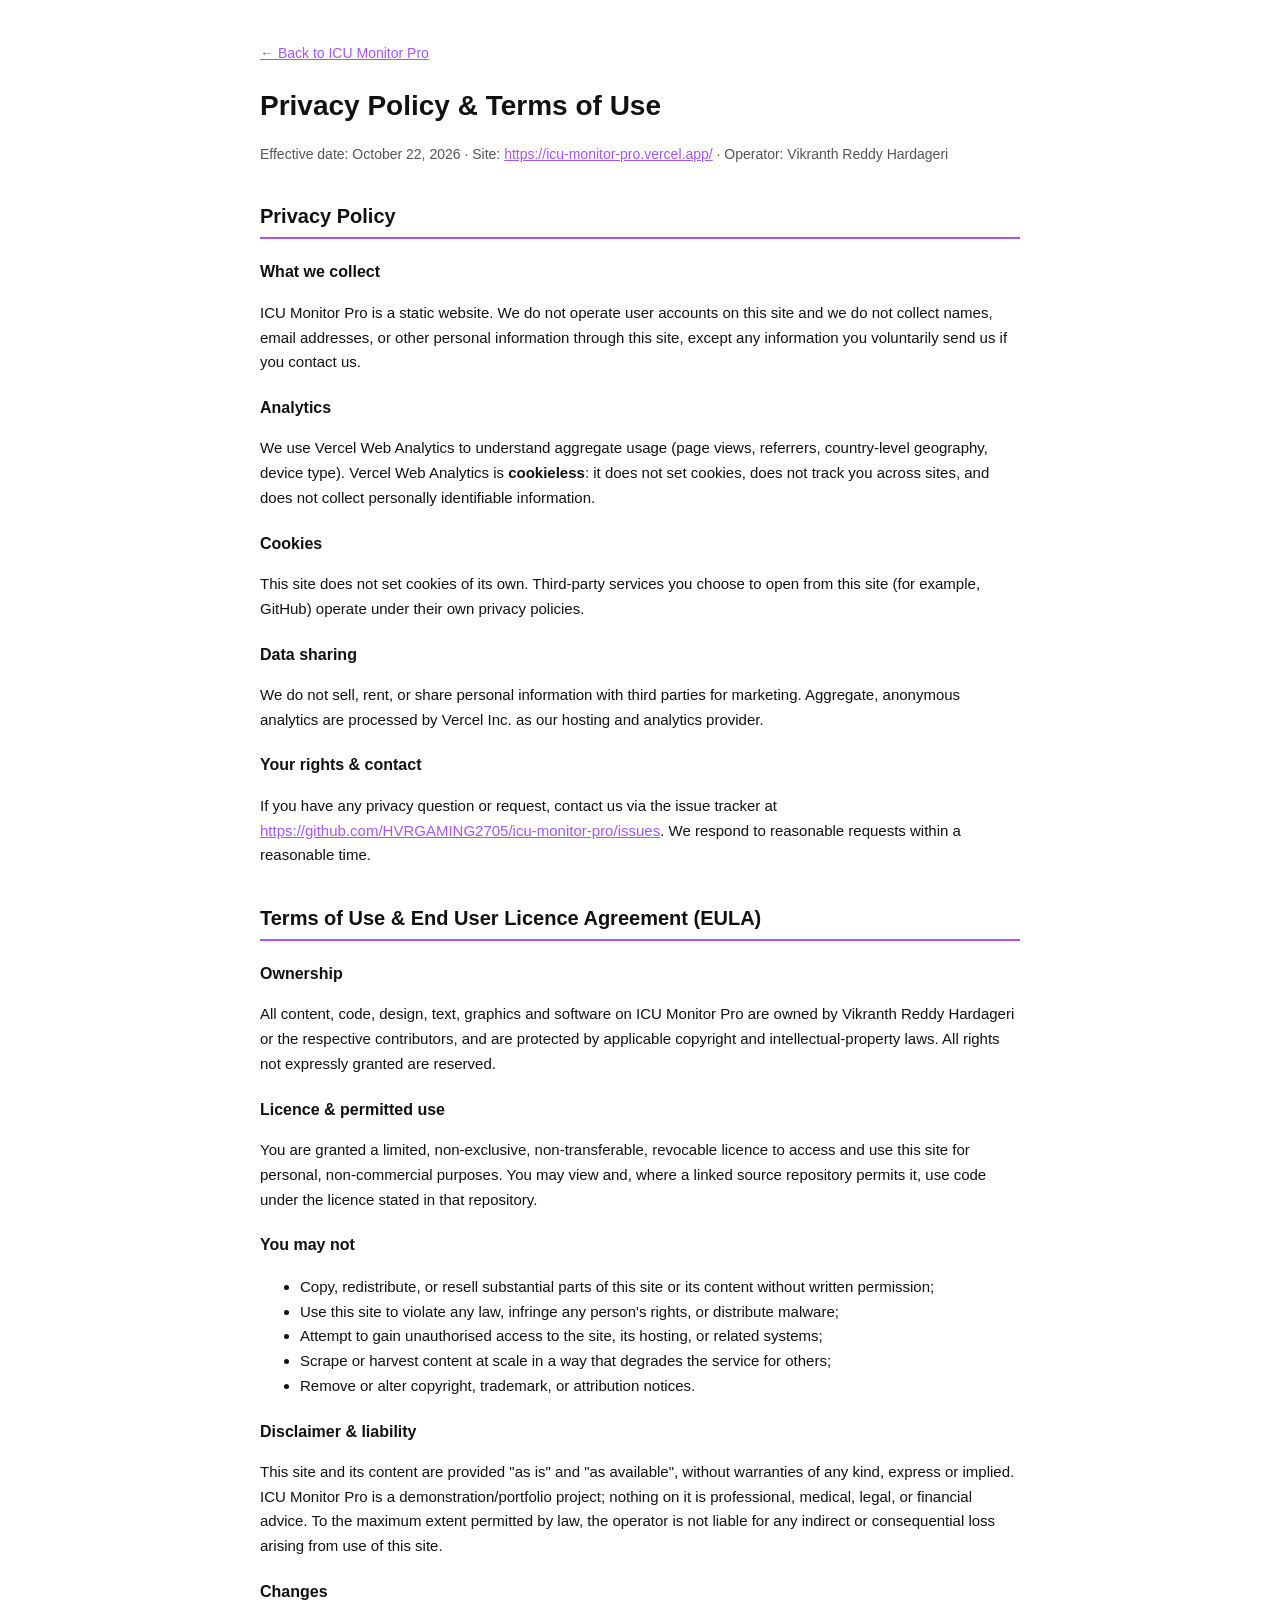
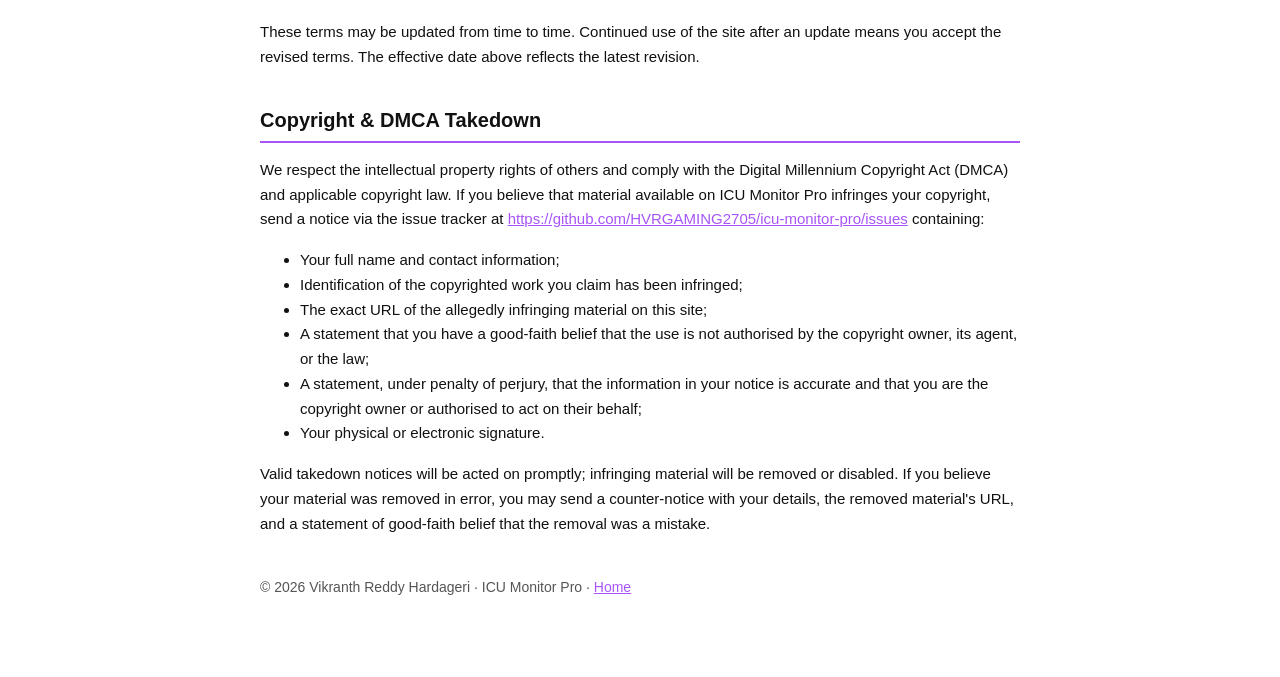
==== legal.html @ 4102491d "Fleet pass: legal page, Vercel Analytics" ====
<!DOCTYPE html>
<html lang="en">
<head>
<meta charset="UTF-8">
<meta name="viewport" content="width=device-width, initial-scale=1.0">
<title>Privacy Policy &amp; Terms — ICU Monitor Pro</title>
<meta name="description" content="Privacy Policy, Terms of Use and copyright (DMCA) information for ICU Monitor Pro.">
<style>
  body { font-family: -apple-system, "Segoe UI", Roboto, Helvetica, Arial, sans-serif; color:#111; background:#fff; margin:0; line-height:1.65; }
  main { max-width: 760px; margin: 0 auto; padding: 40px 22px 64px; }
  h1 { font-size: 28px; margin: 0 0 4px; }
  h2 { font-size: 20px; margin: 34px 0 8px; border-bottom: 2px solid #a855f7; padding-bottom: 4px; }
  h3 { font-size: 16px; margin: 20px 0 6px; }
  p, li { font-size: 15px; }
  .muted { color:#555; font-size: 14px; }
  a { color: #a855f7; }
  .home { display:inline-block; margin-bottom: 18px; font-size: 14px; }
</style>
</head>
<body>
<main>
<a class="home" href="/">&larr; Back to ICU Monitor Pro</a>
<h1>Privacy Policy &amp; Terms of Use</h1>
<p class="muted">Effective date: October 22, 2026 &middot; Site: <a href="https://icu-monitor-pro.vercel.app/">https://icu-monitor-pro.vercel.app/</a> &middot; Operator: Vikranth Reddy Hardageri</p>

<h2>Privacy Policy</h2>
<h3>What we collect</h3>
<p>ICU Monitor Pro is a static website. We do not operate user accounts on this site and we do not collect names, email addresses, or other personal information through this site, except any information you voluntarily send us if you contact us.</p>
<h3>Analytics</h3>
<p>We use Vercel Web Analytics to understand aggregate usage (page views, referrers, country-level geography, device type). Vercel Web Analytics is <strong>cookieless</strong>: it does not set cookies, does not track you across sites, and does not collect personally identifiable information.</p>
<h3>Cookies</h3>
<p>This site does not set cookies of its own. Third-party services you choose to open from this site (for example, GitHub) operate under their own privacy policies.</p>
<h3>Data sharing</h3>
<p>We do not sell, rent, or share personal information with third parties for marketing. Aggregate, anonymous analytics are processed by Vercel Inc. as our hosting and analytics provider.</p>
<h3>Your rights &amp; contact</h3>
<p>If you have any privacy question or request, contact us via the issue tracker at <a href="https://github.com/HVRGAMING2705/icu-monitor-pro/issues">https://github.com/HVRGAMING2705/icu-monitor-pro/issues</a>. We respond to reasonable requests within a reasonable time.</p>

<h2>Terms of Use &amp; End User Licence Agreement (EULA)</h2>
<h3>Ownership</h3>
<p>All content, code, design, text, graphics and software on ICU Monitor Pro are owned by Vikranth Reddy Hardageri or the respective contributors, and are protected by applicable copyright and intellectual-property laws. All rights not expressly granted are reserved.</p>
<h3>Licence &amp; permitted use</h3>
<p>You are granted a limited, non-exclusive, non-transferable, revocable licence to access and use this site for personal, non-commercial purposes. You may view and, where a linked source repository permits it, use code under the licence stated in that repository.</p>
<h3>You may not</h3>
<ul>
<li>Copy, redistribute, or resell substantial parts of this site or its content without written permission;</li>
<li>Use this site to violate any law, infringe any person's rights, or distribute malware;</li>
<li>Attempt to gain unauthorised access to the site, its hosting, or related systems;</li>
<li>Scrape or harvest content at scale in a way that degrades the service for others;</li>
<li>Remove or alter copyright, trademark, or attribution notices.</li>
</ul>
<h3>Disclaimer &amp; liability</h3>
<p>This site and its content are provided "as is" and "as available", without warranties of any kind, express or implied. ICU Monitor Pro is a demonstration/portfolio project; nothing on it is professional, medical, legal, or financial advice. To the maximum extent permitted by law, the operator is not liable for any indirect or consequential loss arising from use of this site.</p>
<h3>Changes</h3>
<p>These terms may be updated from time to time. Continued use of the site after an update means you accept the revised terms. The effective date above reflects the latest revision.</p>

<h2>Copyright &amp; DMCA Takedown</h2>
<p>We respect the intellectual property rights of others and comply with the Digital Millennium Copyright Act (DMCA) and applicable copyright law. If you believe that material available on ICU Monitor Pro infringes your copyright, send a notice via the issue tracker at <a href="https://github.com/HVRGAMING2705/icu-monitor-pro/issues">https://github.com/HVRGAMING2705/icu-monitor-pro/issues</a> containing:</p>
<ul>
<li>Your full name and contact information;</li>
<li>Identification of the copyrighted work you claim has been infringed;</li>
<li>The exact URL of the allegedly infringing material on this site;</li>
<li>A statement that you have a good-faith belief that the use is not authorised by the copyright owner, its agent, or the law;</li>
<li>A statement, under penalty of perjury, that the information in your notice is accurate and that you are the copyright owner or authorised to act on their behalf;</li>
<li>Your physical or electronic signature.</li>
</ul>
<p>Valid takedown notices will be acted on promptly; infringing material will be removed or disabled. If you believe your material was removed in error, you may send a counter-notice with your details, the removed material's URL, and a statement of good-faith belief that the removal was a mistake.</p>

<p class="muted" style="margin-top:40px">&copy; 2026 Vikranth Reddy Hardageri &middot; ICU Monitor Pro &middot; <a href="/">Home</a></p>
</main>
</body>
</html>
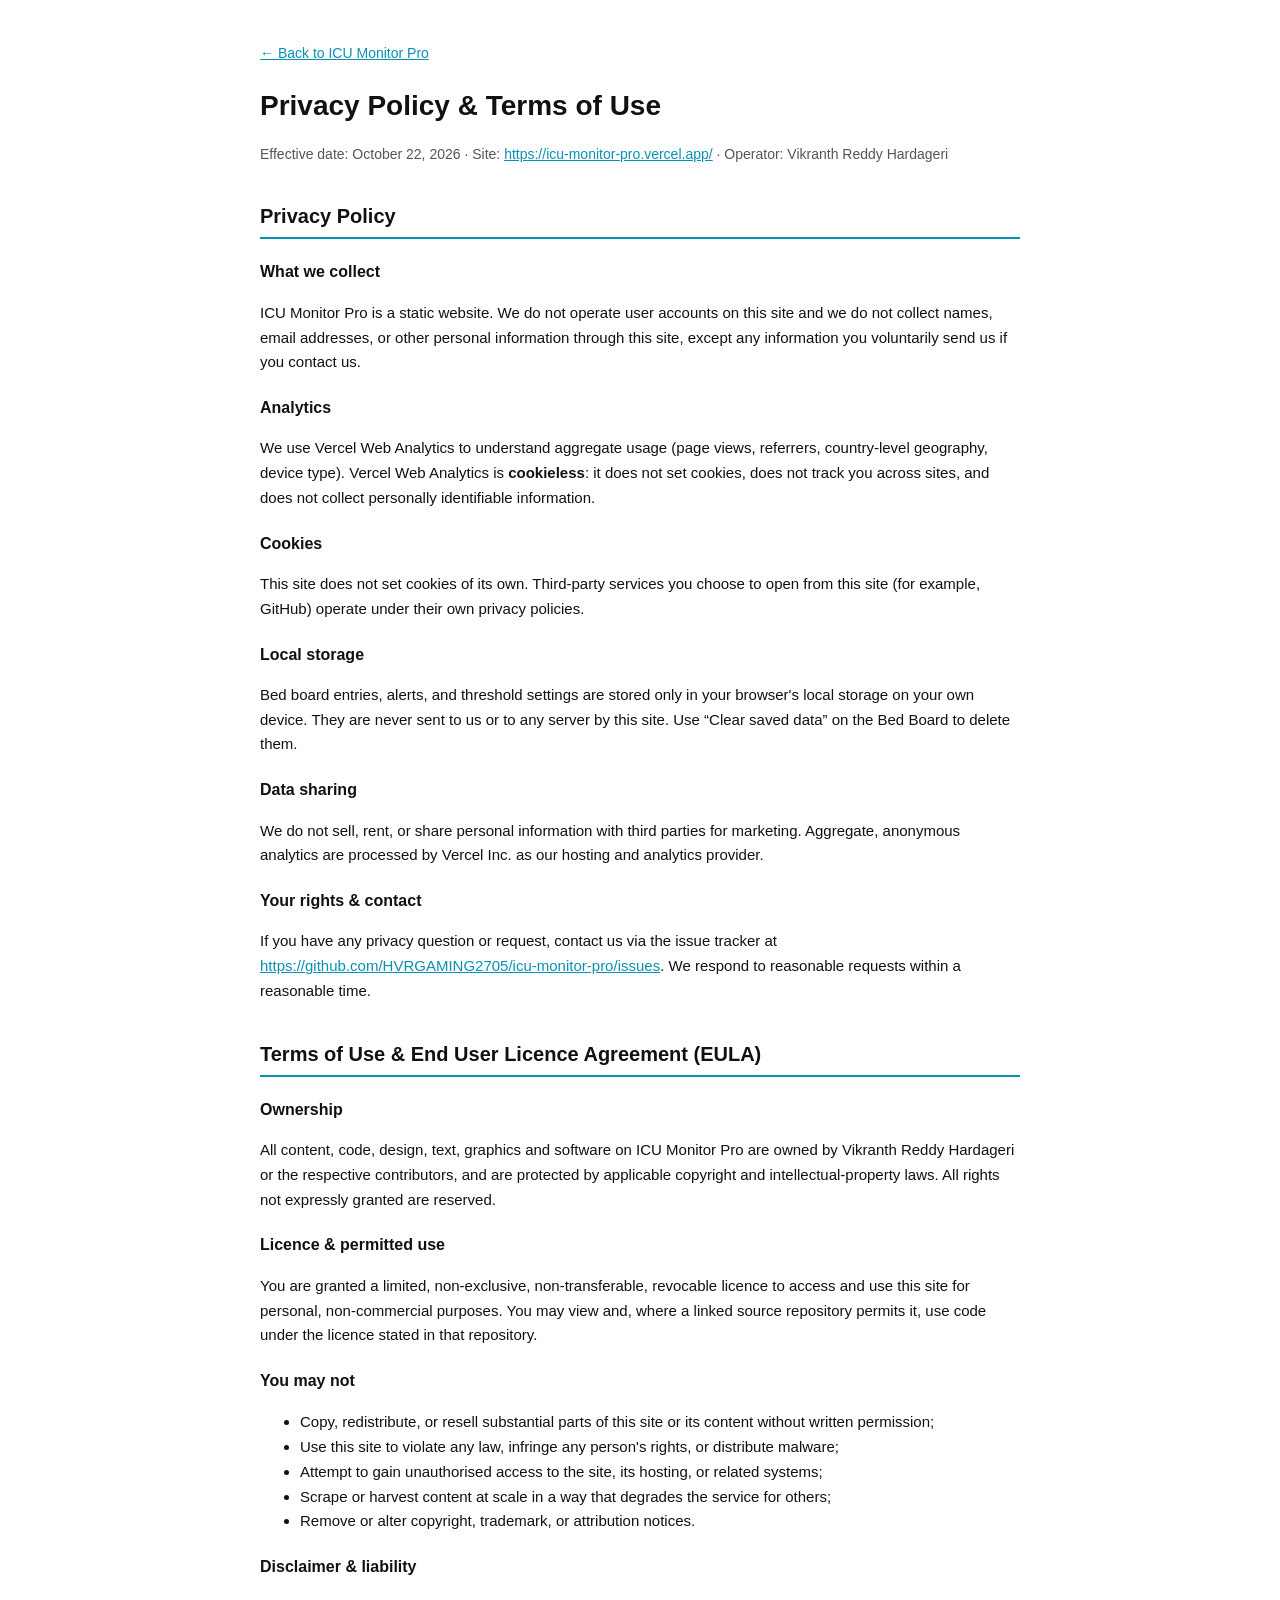
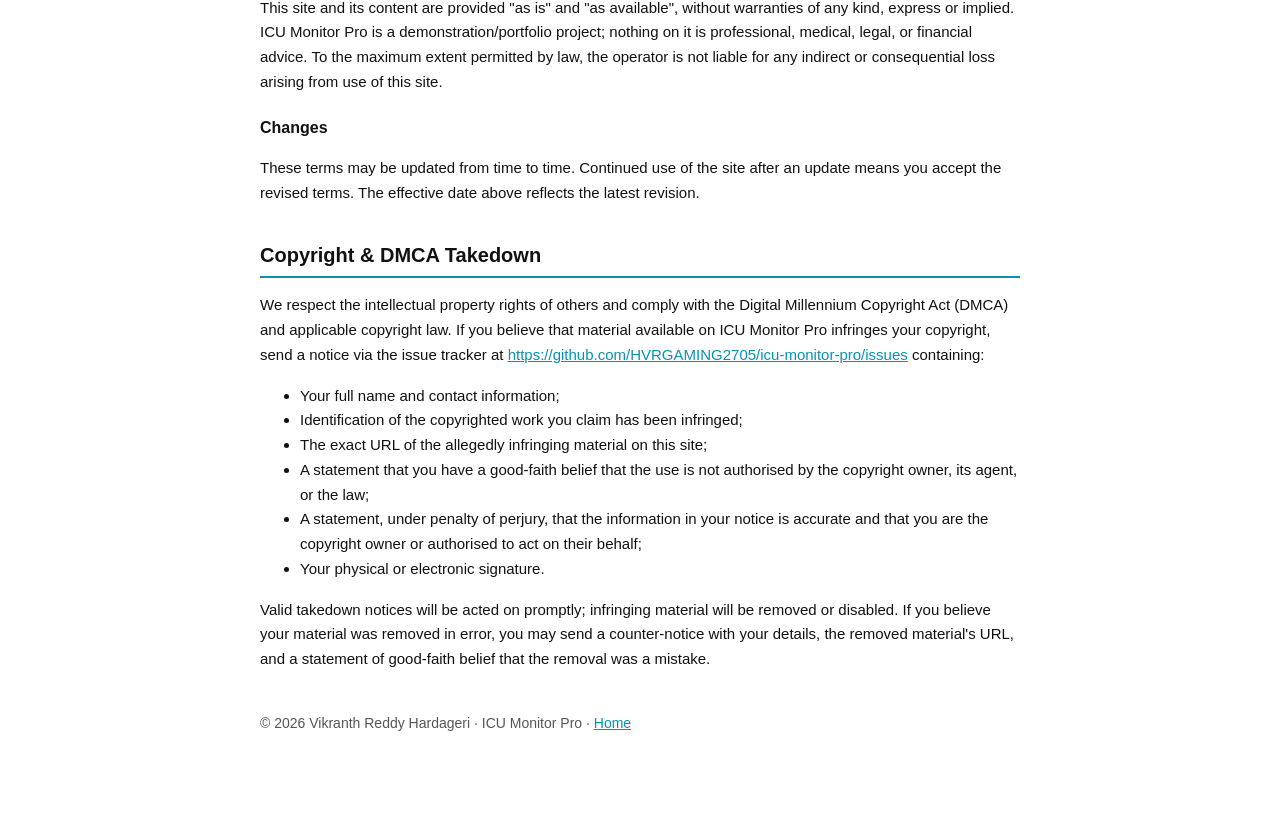
==== commit 8d4b8c77: "merge: remote de-vibe pass into v2.3.0 production release (production work wins conflicts)" ====
--- a/legal.html
+++ b/legal.html
@@ -9,11 +9,11 @@
   body { font-family: -apple-system, "Segoe UI", Roboto, Helvetica, Arial, sans-serif; color:#111; background:#fff; margin:0; line-height:1.65; }
   main { max-width: 760px; margin: 0 auto; padding: 40px 22px 64px; }
   h1 { font-size: 28px; margin: 0 0 4px; }
-  h2 { font-size: 20px; margin: 34px 0 8px; border-bottom: 2px solid #a855f7; padding-bottom: 4px; }
+  h2 { font-size: 20px; margin: 34px 0 8px; border-bottom: 2px solid #0891b2; padding-bottom: 4px; }
   h3 { font-size: 16px; margin: 20px 0 6px; }
   p, li { font-size: 15px; }
   .muted { color:#555; font-size: 14px; }
-  a { color: #a855f7; }
+  a { color: #0891b2; }
   .home { display:inline-block; margin-bottom: 18px; font-size: 14px; }
 </style>
 </head>
@@ -30,6 +30,9 @@
 <p>We use Vercel Web Analytics to understand aggregate usage (page views, referrers, country-level geography, device type). Vercel Web Analytics is <strong>cookieless</strong>: it does not set cookies, does not track you across sites, and does not collect personally identifiable information.</p>
 <h3>Cookies</h3>
 <p>This site does not set cookies of its own. Third-party services you choose to open from this site (for example, GitHub) operate under their own privacy policies.</p>
+<h3>Local storage</h3>
+<p>Bed board entries, alerts, and threshold settings are stored only in your browser's local storage on your own device. They are never sent to us or to any server by this site. Use “Clear saved data” on the Bed Board to delete them.</p>
+
 <h3>Data sharing</h3>
 <p>We do not sell, rent, or share personal information with third parties for marketing. Aggregate, anonymous analytics are processed by Vercel Inc. as our hosting and analytics provider.</p>
 <h3>Your rights &amp; contact</h3>
